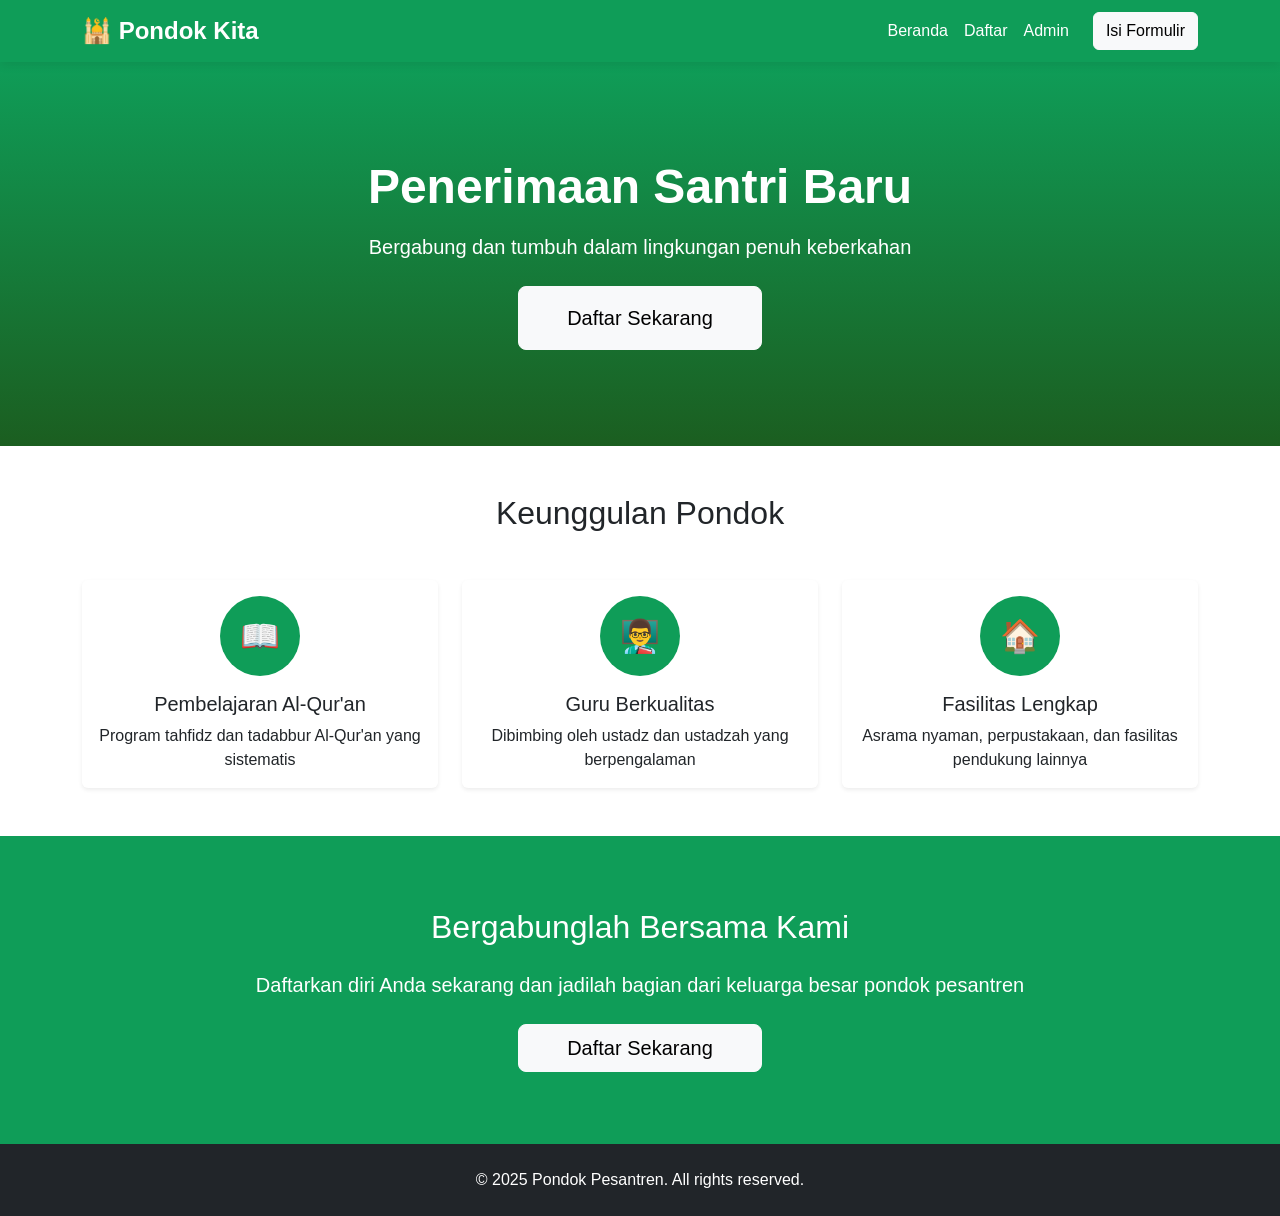
==== index.html @ 701294de "Initial commit: Pondok Pesantren registration system with Supabase" ====
<!DOCTYPE html>
<html lang="id">
  <head>
    <meta charset="utf-8" />
    <title>Pondok Pesantren — Pendaftaran</title>
    <meta name="viewport" content="width=device-width, initial-scale=1" />

    <!-- Bootstrap -->
    <link
      href="https://cdn.jsdelivr.net/npm/bootstrap@5.3.3/dist/css/bootstrap.min.css"
      rel="stylesheet"
    />

    <!-- AOS & Animate.css -->
    <link href="https://unpkg.com/aos@2.3.4/dist/aos.css" rel="stylesheet" />
    <link
      href="https://cdnjs.cloudflare.com/ajax/libs/animate.css/4.1.1/animate.min.css"
      rel="stylesheet"
    />

    <!-- Custom CSS -->
    <link href="/assets/css/styles.css" rel="stylesheet" />
  </head>
  <body class="bg-light">
    <!-- Navbar -->
    <nav class="navbar navbar-expand-lg sticky-top" style="background: #0f9d58">
      <div class="container">
        <a class="navbar-brand text-white fw-bold" href="/">🕌 Pondok Kita</a>
        <button
          class="navbar-toggler"
          type="button"
          data-bs-toggle="collapse"
          data-bs-target="#navbarNav"
        >
          <span class="navbar-toggler-icon"></span>
        </button>
        <div class="collapse navbar-collapse" id="navbarNav">
          <ul class="navbar-nav ms-auto">
            <li class="nav-item">
              <a class="nav-link text-white" href="/">Beranda</a>
            </li>
            <li class="nav-item">
              <a class="nav-link text-white" href="/daftar">Daftar</a>
            </li>
            <li class="nav-item">
              <a class="nav-link text-white" href="/admin">Admin</a>
            </li>
          </ul>
          <a class="btn btn-light ms-3" href="/daftar">Isi Formulir</a>
        </div>
      </div>
    </nav>

    <!-- Hero Section -->
    <header
      class="py-5"
      style="background: linear-gradient(180deg, #0f9d58, #1b5e20)"
    >
      <div class="container text-center text-white py-5">
        <h1 class="display-5 fw-bold mb-3" id="heroTitle">
          Penerimaan Santri Baru
        </h1>
        <p class="lead mb-4">
          Bergabung dan tumbuh dalam lingkungan penuh keberkahan
        </p>
        <a href="/daftar" class="btn btn-light btn-lg px-5 py-3"
          >Daftar Sekarang</a
        >
      </div>
    </header>

    <!-- Features Section -->
    <section class="py-5 bg-white">
      <div class="container">
        <h2 class="text-center mb-5" data-aos="fade-up">Keunggulan Pondok</h2>
        <div class="row g-4">
          <div class="col-md-4" data-aos="fade-up" data-aos-delay="100">
            <div class="card h-100 shadow-sm border-0">
              <div class="card-body text-center">
                <div
                  class="feature-icon mx-auto mb-3"
                  style="
                    background: #0f9d58;
                    color: white;
                    width: 80px;
                    height: 80px;
                    border-radius: 50%;
                    display: flex;
                    align-items: center;
                    justify-content: center;
                    font-size: 2rem;
                  "
                >
                  📖
                </div>
                <h5 class="card-title">Pembelajaran Al-Qur'an</h5>
                <p class="card-text">
                  Program tahfidz dan tadabbur Al-Qur'an yang sistematis
                </p>
              </div>
            </div>
          </div>
          <div class="col-md-4" data-aos="fade-up" data-aos-delay="200">
            <div class="card h-100 shadow-sm border-0">
              <div class="card-body text-center">
                <div
                  class="feature-icon mx-auto mb-3"
                  style="
                    background: #0f9d58;
                    color: white;
                    width: 80px;
                    height: 80px;
                    border-radius: 50%;
                    display: flex;
                    align-items: center;
                    justify-content: center;
                    font-size: 2rem;
                  "
                >
                  👨‍🏫
                </div>
                <h5 class="card-title">Guru Berkualitas</h5>
                <p class="card-text">
                  Dibimbing oleh ustadz dan ustadzah yang berpengalaman
                </p>
              </div>
            </div>
          </div>
          <div class="col-md-4" data-aos="fade-up" data-aos-delay="300">
            <div class="card h-100 shadow-sm border-0">
              <div class="card-body text-center">
                <div
                  class="feature-icon mx-auto mb-3"
                  style="
                    background: #0f9d58;
                    color: white;
                    width: 80px;
                    height: 80px;
                    border-radius: 50%;
                    display: flex;
                    align-items: center;
                    justify-content: center;
                    font-size: 2rem;
                  "
                >
                  🏠
                </div>
                <h5 class="card-title">Fasilitas Lengkap</h5>
                <p class="card-text">
                  Asrama nyaman, perpustakaan, dan fasilitas pendukung lainnya
                </p>
              </div>
            </div>
          </div>
        </div>
      </div>
    </section>

    <!-- CTA Section -->
    <section class="py-5" style="background: #0f9d58" data-aos="fade-up">
      <div class="container text-center text-white py-4">
        <h2 class="mb-4">Bergabunglah Bersama Kami</h2>
        <p class="lead mb-4">
          Daftarkan diri Anda sekarang dan jadilah bagian dari keluarga besar
          pondok pesantren
        </p>
        <a href="/daftar" class="btn btn-light btn-lg px-5">Daftar Sekarang</a>
      </div>
    </section>

    <!-- Footer -->
    <footer class="bg-dark text-white py-4">
      <div class="container text-center">
        <p class="mb-0">&copy; 2025 Pondok Pesantren. All rights reserved.</p>
      </div>
    </footer>

    <!-- Bootstrap JS -->
    <script src="https://cdn.jsdelivr.net/npm/bootstrap@5.3.3/dist/js/bootstrap.bundle.min.js"></script>

    <!-- GSAP -->
    <script src="https://cdnjs.cloudflare.com/ajax/libs/gsap/3.12.5/gsap.min.js"></script>

    <!-- AOS JS -->
    <script src="https://unpkg.com/aos@2.3.4/dist/aos.js"></script>

    <!-- Custom JS -->
    <script src="/assets/js/app.js"></script>
  </body>
</html>
---- assets/css/styles.css ----
/* Custom Styles - Pondok Pesantren */
:root {
  --primary-green: #0f9d58;
  --dark-green: #1b5e20;
  --hover-green: #0d7d46;
}

body {
  font-family: "Segoe UI", Tahoma, Geneva, Verdana, sans-serif;
}

/* Navbar Styles */
.navbar {
  box-shadow: 0 2px 10px rgba(0, 0, 0, 0.1);
}

.navbar-brand {
  font-size: 1.5rem;
}

.navbar-toggler {
  border-color: rgba(255, 255, 255, 0.5);
}

.navbar-toggler-icon {
  background-image: url("data:image/svg+xml,%3csvg xmlns='http://www.w3.org/2000/svg' viewBox='0 0 30 30'%3e%3cpath stroke='rgba%28255, 255, 255, 0.8%29' stroke-linecap='round' stroke-miterlimit='10' stroke-width='2' d='M4 7h22M4 15h22M4 23h22'/%3e%3c/svg%3e");
}

/* Button Styles */
.btn {
  transition: all 0.3s ease;
}

.btn:hover {
  transform: translateY(-2px);
  box-shadow: 0 5px 15px rgba(0, 0, 0, 0.2);
}

/* Card Hover Effects */
.card {
  transition: all 0.3s ease;
}

.card:hover {
  transform: translateY(-5px);
  box-shadow: 0 10px 30px rgba(0, 0, 0, 0.15) !important;
}

.card:hover .feature-icon {
  transform: scale(1.1) rotate(5deg);
}

/* Feature Icons */
.feature-icon {
  transition: transform 0.3s ease;
}

/* Form Styles */
.form-control:focus,
.form-select:focus {
  border-color: var(--primary-green);
  box-shadow: 0 0 0 0.25rem rgba(15, 157, 88, 0.25);
}

.form-label {
  font-weight: 500;
  margin-bottom: 0.5rem;
}

.form-text {
  font-size: 0.875rem;
  color: #6c757d;
}

/* Validation Styles */
.was-validated .form-control:valid,
.was-validated .form-select:valid {
  border-color: var(--primary-green);
}

.was-validated .form-control:invalid,
.was-validated .form-select:invalid {
  border-color: #dc3545;
}

/* Table Styles */
.table {
  font-size: 0.95rem;
}

.table thead th {
  font-weight: 600;
  text-transform: uppercase;
  font-size: 0.85rem;
  letter-spacing: 0.5px;
  background-color: #f8f9fa;
}

.table-hover tbody tr:hover {
  background-color: rgba(15, 157, 88, 0.05);
}

/* Badge Styles */
.badge {
  padding: 0.5em 0.8em;
  font-weight: 500;
}

/* Stats Cards */
.card.bg-primary,
.card.bg-warning,
.card.bg-success,
.card.bg-danger {
  border: none;
  box-shadow: 0 4px 15px rgba(0, 0, 0, 0.1);
}

/* Loading Spinner */
.spinner-border {
  width: 1rem;
  height: 1rem;
  border-width: 0.15em;
}

/* Alert Styles */
.alert {
  border-radius: 0.5rem;
  border: none;
}

.alert-success {
  background-color: #d4edda;
  color: #155724;
}

.alert-danger {
  background-color: #f8d7da;
  color: #721c24;
}

/* Responsive */
@media (max-width: 768px) {
  .navbar-brand {
    font-size: 1.2rem;
  }

  .table {
    font-size: 0.85rem;
  }

  .btn-sm {
    padding: 0.25rem 0.4rem;
    font-size: 0.75rem;
  }

  .display-5 {
    font-size: 2rem;
  }
}

/* Pagination */
.pagination .page-link {
  color: var(--primary-green);
}

.pagination .page-item.active .page-link {
  background-color: var(--primary-green);
  border-color: var(--primary-green);
}

.pagination .page-link:hover {
  color: var(--hover-green);
}

/* Footer */
footer {
  margin-top: auto;
}

/* Custom Scrollbar */
::-webkit-scrollbar {
  width: 10px;
}

::-webkit-scrollbar-track {
  background: #f1f1f1;
}

::-webkit-scrollbar-thumb {
  background: var(--primary-green);
  border-radius: 5px;
}

::-webkit-scrollbar-thumb:hover {
  background: var(--hover-green);
}

/* Animation Classes */
.animate-fade-in {
  animation: fadeIn 0.5s ease-in;
}

@keyframes fadeIn {
  from {
    opacity: 0;
    transform: translateY(20px);
  }
  to {
    opacity: 1;
    transform: translateY(0);
  }
}

/* Sticky Navbar */
.navbar.sticky-top {
  transition: all 0.3s ease;
}

.navbar.sticky-top.scrolled {
  box-shadow: 0 4px 20px rgba(0, 0, 0, 0.15);
}
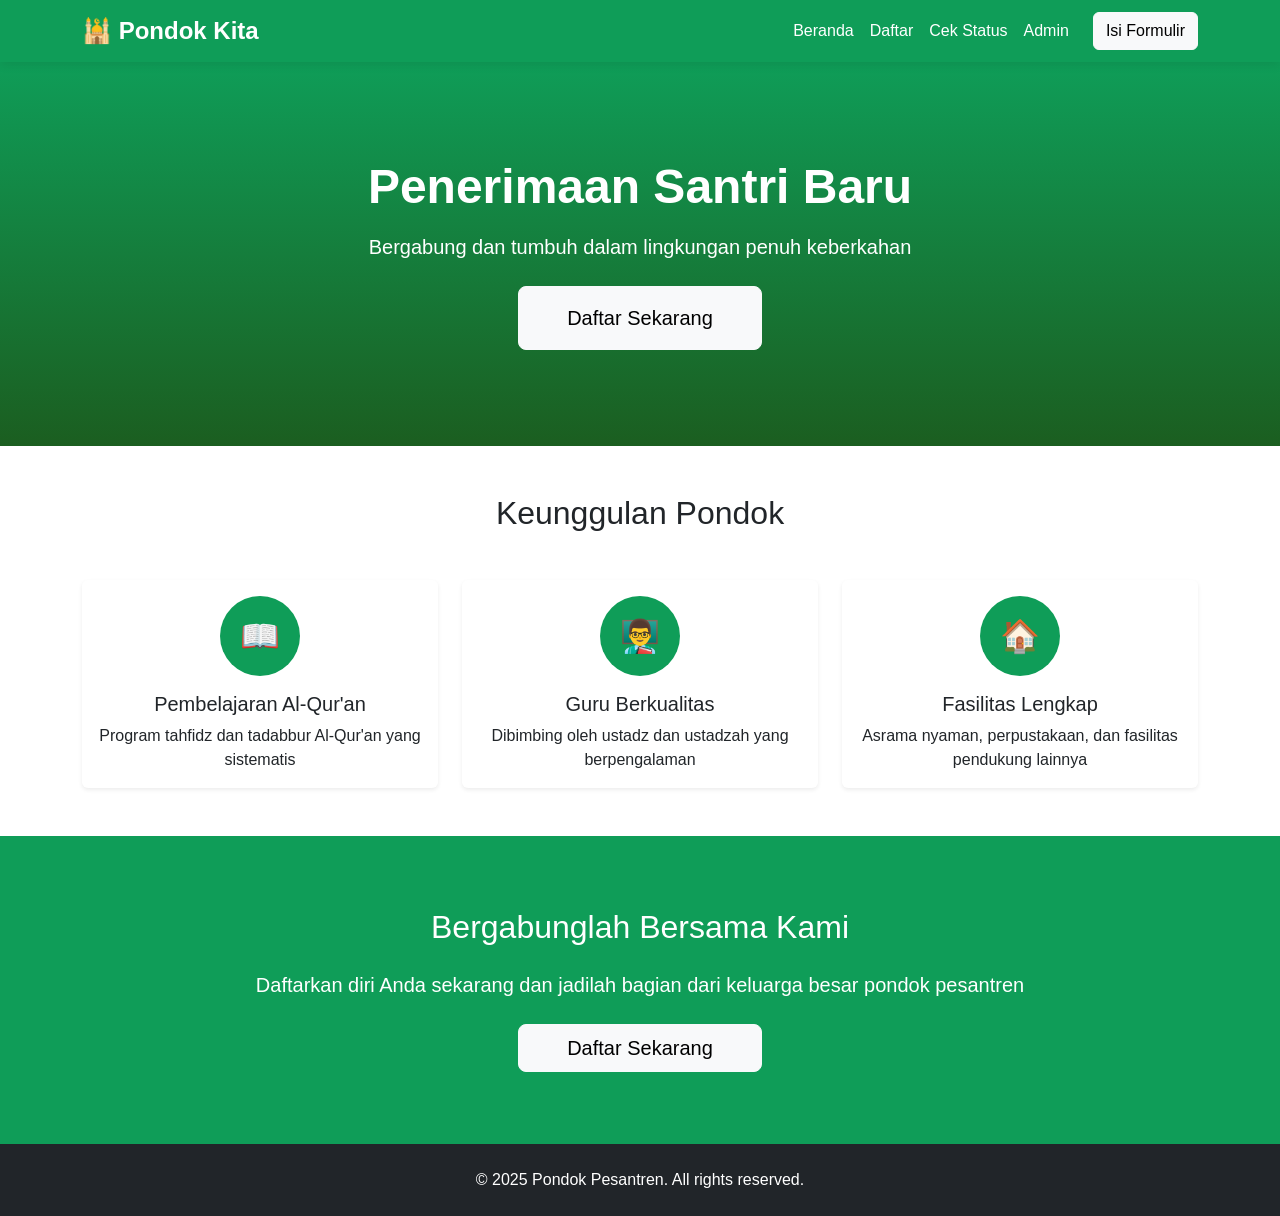
==== commit 8bc04924: "feat: add login admin and cek status pendaftaran" ====
--- a/index.html
+++ b/index.html
@@ -41,6 +41,9 @@
             </li>
             <li class="nav-item">
               <a class="nav-link text-white" href="/daftar">Daftar</a>
+            </li>
+            <li class="nav-item">
+              <a class="nav-link text-white" href="/cek-status">Cek Status</a>
             </li>
             <li class="nav-item">
               <a class="nav-link text-white" href="/admin">Admin</a>
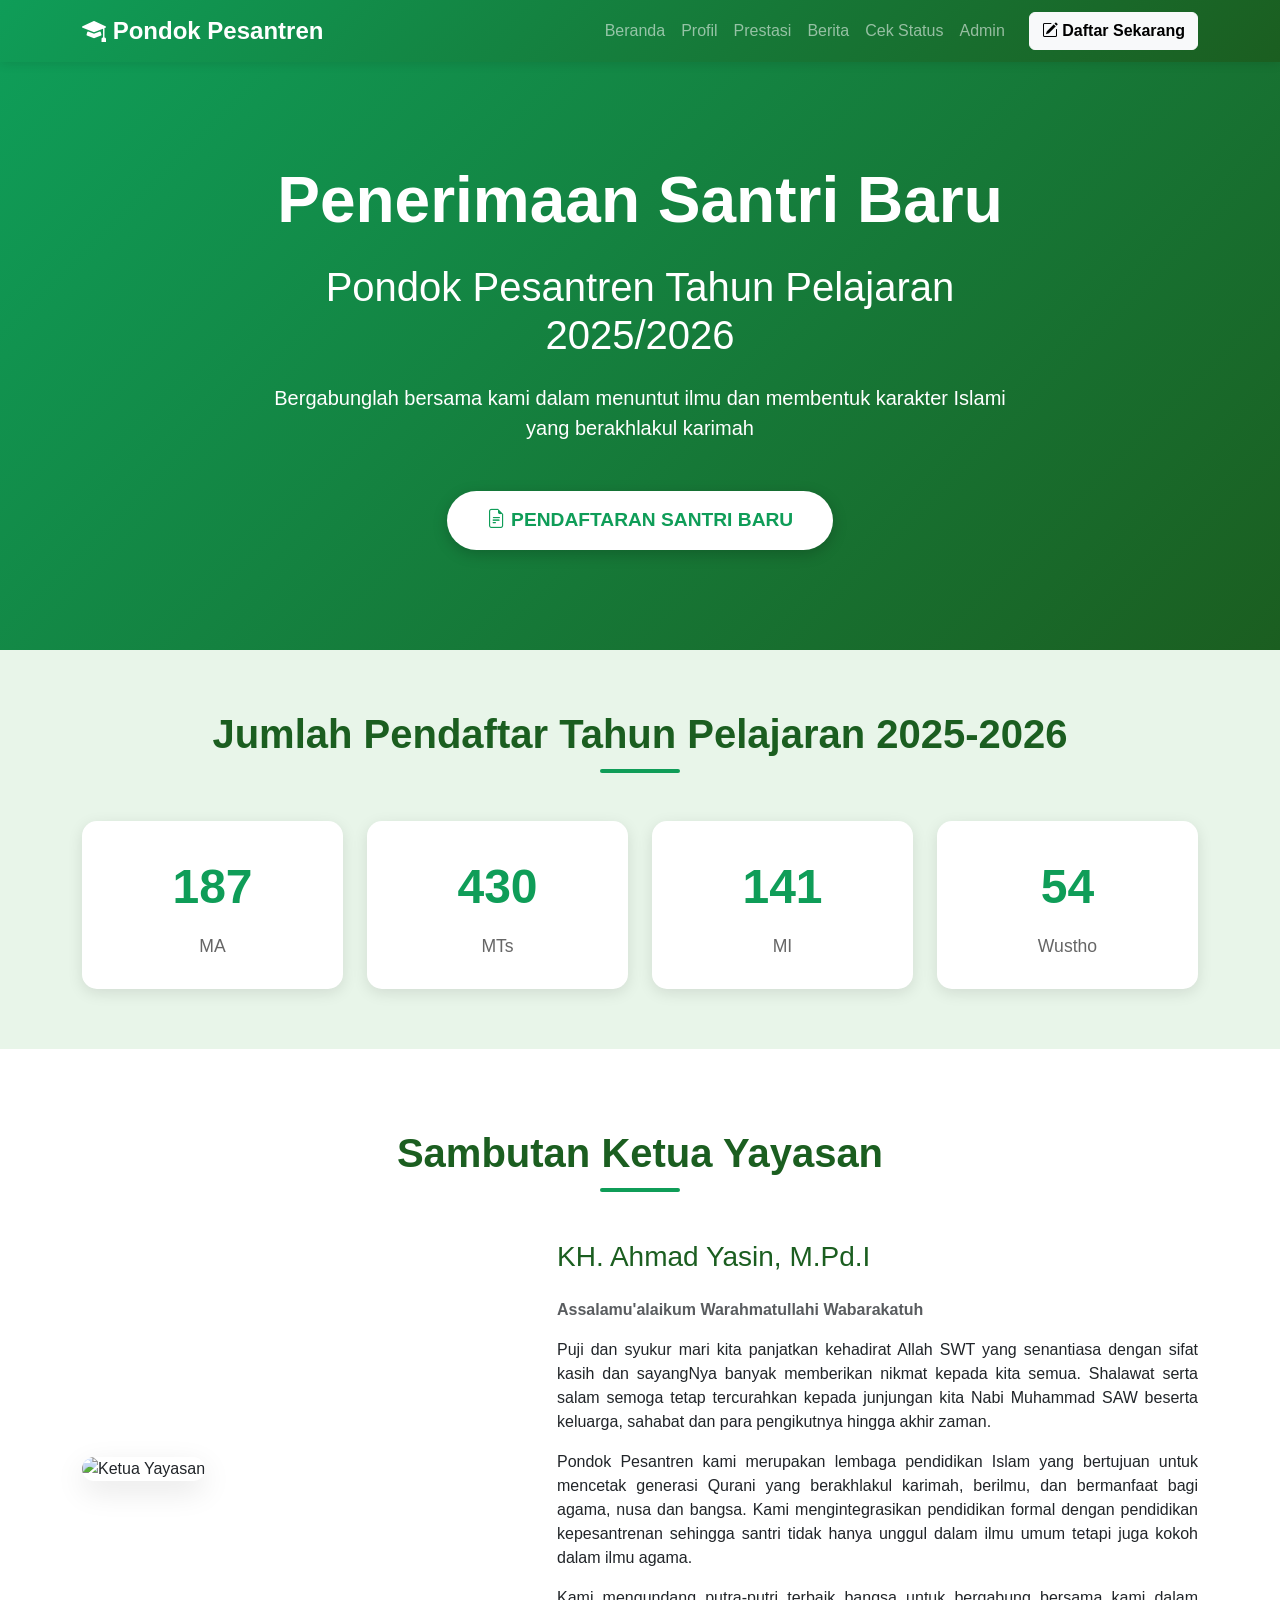
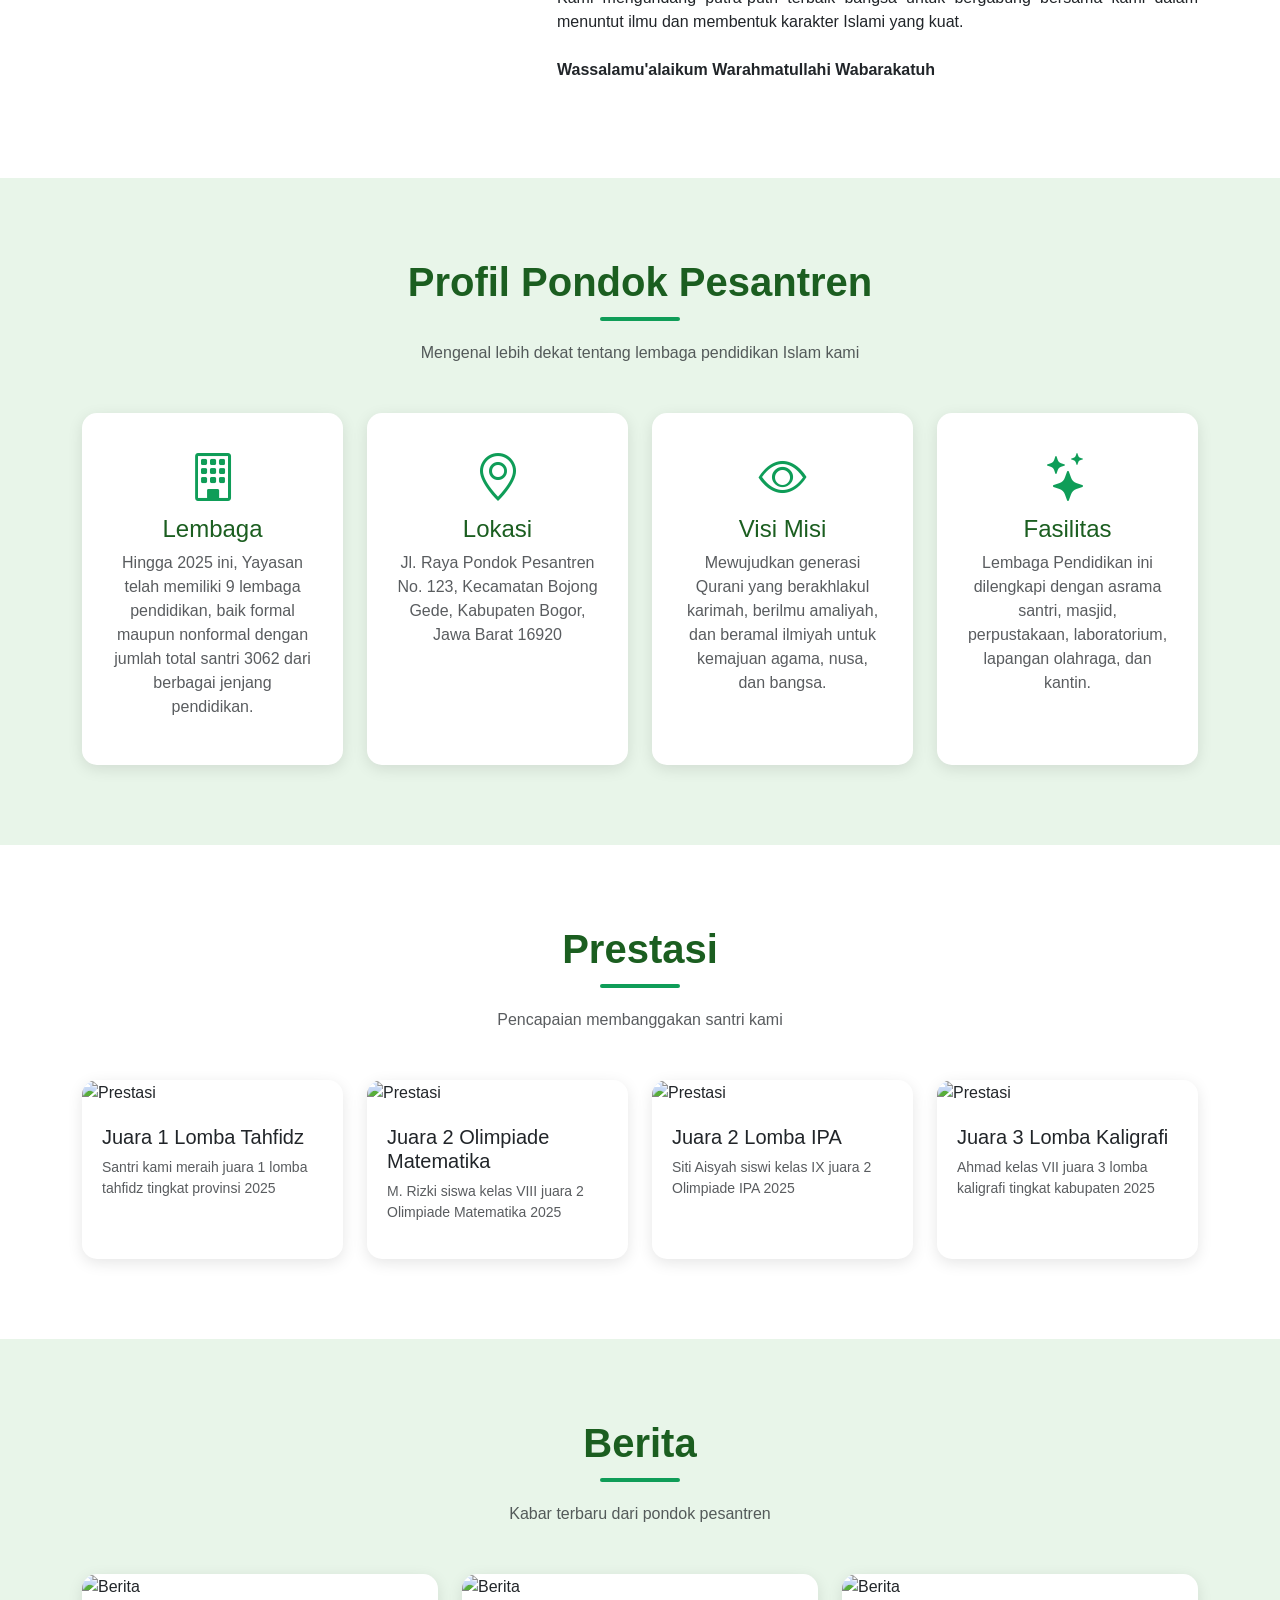
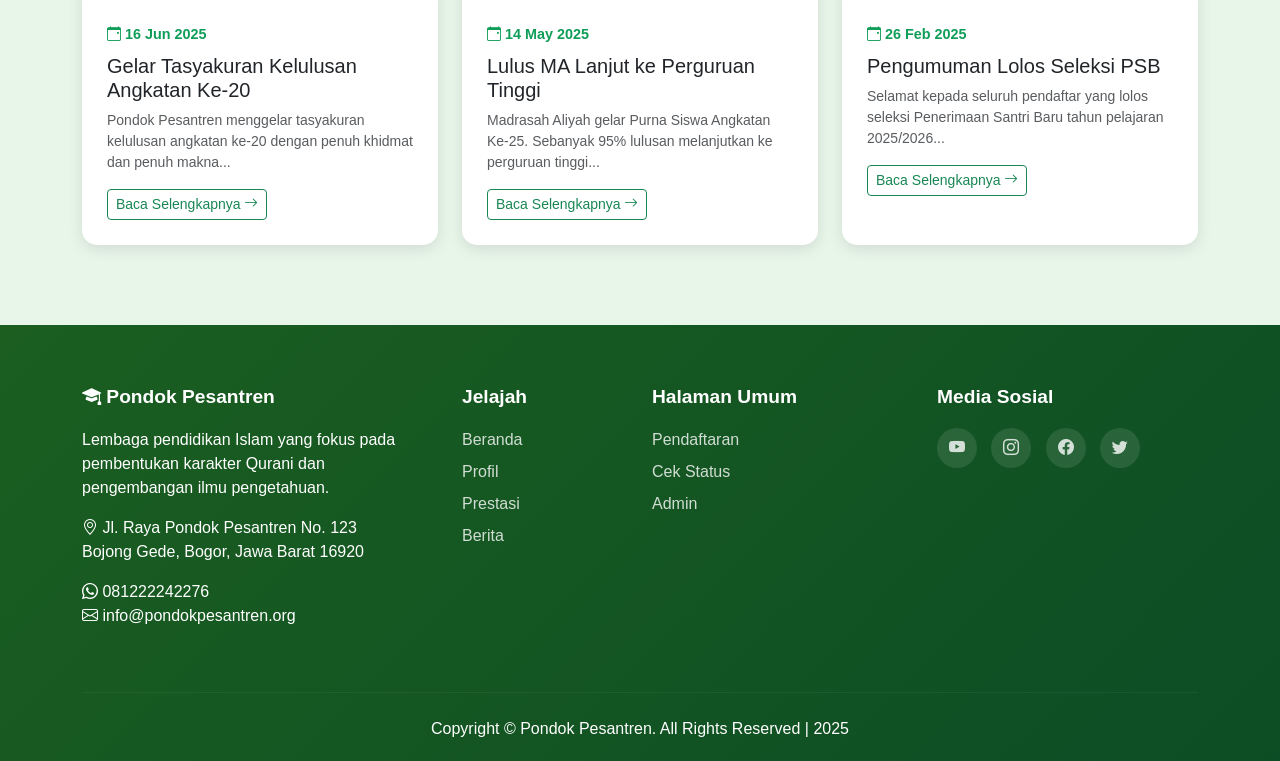
==== commit 282f9582: "feat: add verifikasi with 3 status (diterima, revisi, ditolak) and notes" ====
--- a/index.html
+++ b/index.html
@@ -2,7 +2,7 @@
 <html lang="id">
   <head>
     <meta charset="utf-8" />
-    <title>Pondok Pesantren — Pendaftaran</title>
+    <title>Pondok Pesantren - Pendaftaran Santri Baru</title>
     <meta name="viewport" content="width=device-width, initial-scale=1" />
 
     <!-- Bootstrap -->
@@ -11,21 +11,288 @@
       rel="stylesheet"
     />
 
-    <!-- AOS & Animate.css -->
+    <!-- Bootstrap Icons -->
+    <link
+      rel="stylesheet"
+      href="https://cdn.jsdelivr.net/npm/bootstrap-icons@1.10.0/font/bootstrap-icons.css"
+    />
+
+    <!-- AOS Animation -->
     <link href="https://unpkg.com/aos@2.3.4/dist/aos.css" rel="stylesheet" />
-    <link
-      href="https://cdnjs.cloudflare.com/ajax/libs/animate.css/4.1.1/animate.min.css"
-      rel="stylesheet"
-    />
-
-    <!-- Custom CSS -->
-    <link href="/assets/css/styles.css" rel="stylesheet" />
+
+    <style>
+      :root {
+        --primary-green: #0f9d58;
+        --dark-green: #1b5e20;
+        --light-green: #e8f5e9;
+      }
+
+      body {
+        font-family: "Segoe UI", Tahoma, Geneva, Verdana, sans-serif;
+      }
+
+      /* Navbar */
+      .navbar {
+        background: linear-gradient(
+          135deg,
+          var(--primary-green),
+          var(--dark-green)
+        ) !important;
+        box-shadow: 0 2px 10px rgba(0, 0, 0, 0.1);
+      }
+
+      /* Hero Section */
+      .hero-section {
+        background: linear-gradient(
+          135deg,
+          var(--primary-green),
+          var(--dark-green)
+        );
+        color: white;
+        padding: 100px 0;
+        position: relative;
+        overflow: hidden;
+      }
+
+      .hero-section::before {
+        content: "";
+        position: absolute;
+        top: 0;
+        left: 0;
+        right: 0;
+        bottom: 0;
+        background-image: url("https://images.unsplash.com/photo-1542816417-0983c9c9ad53?w=1200");
+        background-size: cover;
+        background-position: center;
+        opacity: 0.1;
+      }
+
+      .hero-content {
+        position: relative;
+        z-index: 1;
+      }
+
+      .btn-psb {
+        padding: 15px 40px;
+        font-size: 1.2rem;
+        font-weight: bold;
+        border-radius: 50px;
+        background: white;
+        color: var(--primary-green);
+        border: none;
+        box-shadow: 0 4px 15px rgba(0, 0, 0, 0.2);
+        transition: all 0.3s;
+      }
+
+      .btn-psb:hover {
+        transform: translateY(-3px);
+        box-shadow: 0 6px 20px rgba(0, 0, 0, 0.3);
+      }
+
+      /* Stats Section */
+      .stats-section {
+        background: var(--light-green);
+        padding: 60px 0;
+      }
+
+      .stat-card {
+        background: white;
+        border-radius: 15px;
+        padding: 30px;
+        text-align: center;
+        box-shadow: 0 4px 15px rgba(0, 0, 0, 0.1);
+        transition: all 0.3s;
+      }
+
+      .stat-card:hover {
+        transform: translateY(-5px);
+        box-shadow: 0 6px 20px rgba(0, 0, 0, 0.15);
+      }
+
+      .stat-number {
+        font-size: 3rem;
+        font-weight: bold;
+        color: var(--primary-green);
+      }
+
+      .stat-label {
+        font-size: 1.1rem;
+        color: #666;
+        margin-top: 10px;
+      }
+
+      /* Section Title */
+      .section-title {
+        font-size: 2.5rem;
+        font-weight: bold;
+        color: var(--dark-green);
+        margin-bottom: 20px;
+        position: relative;
+        padding-bottom: 15px;
+      }
+
+      .section-title::after {
+        content: "";
+        position: absolute;
+        bottom: 0;
+        left: 50%;
+        transform: translateX(-50%);
+        width: 80px;
+        height: 4px;
+        background: var(--primary-green);
+        border-radius: 2px;
+      }
+
+      /* Sambutan Section */
+      .sambutan-section {
+        padding: 80px 0;
+      }
+
+      .sambutan-img {
+        border-radius: 15px;
+        box-shadow: 0 10px 30px rgba(0, 0, 0, 0.1);
+      }
+
+      /* Profile Cards */
+      .profile-section {
+        background: var(--light-green);
+        padding: 80px 0;
+      }
+
+      .profile-card {
+        background: white;
+        border-radius: 15px;
+        padding: 30px;
+        height: 100%;
+        transition: all 0.3s;
+        border: none;
+        box-shadow: 0 4px 15px rgba(0, 0, 0, 0.1);
+      }
+
+      .profile-card:hover {
+        transform: translateY(-10px);
+        box-shadow: 0 8px 25px rgba(0, 0, 0, 0.15);
+      }
+
+      .profile-icon {
+        font-size: 3rem;
+        color: var(--primary-green);
+        margin-bottom: 20px;
+      }
+
+      /* Prestasi Section */
+      .prestasi-section {
+        padding: 80px 0;
+      }
+
+      .prestasi-card {
+        background: white;
+        border-radius: 15px;
+        overflow: hidden;
+        box-shadow: 0 4px 15px rgba(0, 0, 0, 0.1);
+        transition: all 0.3s;
+        height: 100%;
+      }
+
+      .prestasi-card:hover {
+        transform: translateY(-5px);
+        box-shadow: 0 8px 25px rgba(0, 0, 0, 0.15);
+      }
+
+      .prestasi-img {
+        width: 100%;
+        height: 200px;
+        object-fit: cover;
+      }
+
+      .prestasi-body {
+        padding: 20px;
+      }
+
+      /* Berita Section */
+      .berita-section {
+        background: var(--light-green);
+        padding: 80px 0;
+      }
+
+      .berita-card {
+        background: white;
+        border-radius: 15px;
+        overflow: hidden;
+        box-shadow: 0 4px 15px rgba(0, 0, 0, 0.1);
+        transition: all 0.3s;
+        height: 100%;
+      }
+
+      .berita-card:hover {
+        transform: translateY(-5px);
+        box-shadow: 0 8px 25px rgba(0, 0, 0, 0.15);
+      }
+
+      .berita-img {
+        width: 100%;
+        height: 220px;
+        object-fit: cover;
+      }
+
+      .berita-body {
+        padding: 25px;
+      }
+
+      .berita-date {
+        color: var(--primary-green);
+        font-size: 0.9rem;
+        font-weight: 600;
+      }
+
+      /* Footer */
+      .footer {
+        background: linear-gradient(135deg, var(--dark-green), #0d4d25);
+        color: white;
+        padding: 60px 0 20px;
+      }
+
+      .footer-title {
+        font-size: 1.2rem;
+        font-weight: bold;
+        margin-bottom: 20px;
+      }
+
+      .footer a {
+        color: rgba(255, 255, 255, 0.8);
+        text-decoration: none;
+        transition: color 0.3s;
+      }
+
+      .footer a:hover {
+        color: white;
+      }
+
+      .social-icons a {
+        display: inline-block;
+        width: 40px;
+        height: 40px;
+        line-height: 40px;
+        text-align: center;
+        background: rgba(255, 255, 255, 0.1);
+        border-radius: 50%;
+        margin-right: 10px;
+        transition: all 0.3s;
+      }
+
+      .social-icons a:hover {
+        background: white;
+        color: var(--primary-green);
+      }
+    </style>
   </head>
-  <body class="bg-light">
+  <body>
     <!-- Navbar -->
-    <nav class="navbar navbar-expand-lg sticky-top" style="background: #0f9d58">
+    <nav class="navbar navbar-expand-lg navbar-dark sticky-top">
       <div class="container">
-        <a class="navbar-brand text-white fw-bold" href="/">🕌 Pondok Kita</a>
+        <a class="navbar-brand fw-bold fs-4" href="/">
+          <i class="bi bi-mortarboard-fill"></i> Pondok Pesantren
+        </a>
         <button
           class="navbar-toggler"
           type="button"
@@ -37,157 +304,508 @@
         <div class="collapse navbar-collapse" id="navbarNav">
           <ul class="navbar-nav ms-auto">
             <li class="nav-item">
-              <a class="nav-link text-white" href="/">Beranda</a>
+              <a class="nav-link" href="/">Beranda</a>
             </li>
             <li class="nav-item">
-              <a class="nav-link text-white" href="/daftar">Daftar</a>
+              <a class="nav-link" href="#profil">Profil</a>
             </li>
             <li class="nav-item">
-              <a class="nav-link text-white" href="/cek-status">Cek Status</a>
+              <a class="nav-link" href="#prestasi">Prestasi</a>
             </li>
             <li class="nav-item">
-              <a class="nav-link text-white" href="/admin">Admin</a>
+              <a class="nav-link" href="#berita">Berita</a>
+            </li>
+            <li class="nav-item">
+              <a class="nav-link" href="/cek-status">Cek Status</a>
+            </li>
+            <li class="nav-item">
+              <a class="nav-link" href="/login">Admin</a>
             </li>
           </ul>
-          <a class="btn btn-light ms-3" href="/daftar">Isi Formulir</a>
+          <a class="btn btn-light ms-3 fw-bold" href="/daftar">
+            <i class="bi bi-pencil-square"></i> Daftar Sekarang
+          </a>
         </div>
       </div>
     </nav>
 
     <!-- Hero Section -->
-    <header
-      class="py-5"
-      style="background: linear-gradient(180deg, #0f9d58, #1b5e20)"
-    >
-      <div class="container text-center text-white py-5">
-        <h1 class="display-5 fw-bold mb-3" id="heroTitle">
-          Penerimaan Santri Baru
-        </h1>
-        <p class="lead mb-4">
-          Bergabung dan tumbuh dalam lingkungan penuh keberkahan
-        </p>
-        <a href="/daftar" class="btn btn-light btn-lg px-5 py-3"
-          >Daftar Sekarang</a
-        >
-      </div>
-    </header>
-
-    <!-- Features Section -->
-    <section class="py-5 bg-white">
-      <div class="container">
-        <h2 class="text-center mb-5" data-aos="fade-up">Keunggulan Pondok</h2>
-        <div class="row g-4">
-          <div class="col-md-4" data-aos="fade-up" data-aos-delay="100">
-            <div class="card h-100 shadow-sm border-0">
-              <div class="card-body text-center">
-                <div
-                  class="feature-icon mx-auto mb-3"
-                  style="
-                    background: #0f9d58;
-                    color: white;
-                    width: 80px;
-                    height: 80px;
-                    border-radius: 50%;
-                    display: flex;
-                    align-items: center;
-                    justify-content: center;
-                    font-size: 2rem;
-                  "
-                >
-                  📖
-                </div>
-                <h5 class="card-title">Pembelajaran Al-Qur'an</h5>
-                <p class="card-text">
-                  Program tahfidz dan tadabbur Al-Qur'an yang sistematis
-                </p>
-              </div>
-            </div>
-          </div>
-          <div class="col-md-4" data-aos="fade-up" data-aos-delay="200">
-            <div class="card h-100 shadow-sm border-0">
-              <div class="card-body text-center">
-                <div
-                  class="feature-icon mx-auto mb-3"
-                  style="
-                    background: #0f9d58;
-                    color: white;
-                    width: 80px;
-                    height: 80px;
-                    border-radius: 50%;
-                    display: flex;
-                    align-items: center;
-                    justify-content: center;
-                    font-size: 2rem;
-                  "
-                >
-                  👨‍🏫
-                </div>
-                <h5 class="card-title">Guru Berkualitas</h5>
-                <p class="card-text">
-                  Dibimbing oleh ustadz dan ustadzah yang berpengalaman
-                </p>
-              </div>
-            </div>
-          </div>
-          <div class="col-md-4" data-aos="fade-up" data-aos-delay="300">
-            <div class="card h-100 shadow-sm border-0">
-              <div class="card-body text-center">
-                <div
-                  class="feature-icon mx-auto mb-3"
-                  style="
-                    background: #0f9d58;
-                    color: white;
-                    width: 80px;
-                    height: 80px;
-                    border-radius: 50%;
-                    display: flex;
-                    align-items: center;
-                    justify-content: center;
-                    font-size: 2rem;
-                  "
-                >
-                  🏠
-                </div>
-                <h5 class="card-title">Fasilitas Lengkap</h5>
-                <p class="card-text">
-                  Asrama nyaman, perpustakaan, dan fasilitas pendukung lainnya
-                </p>
-              </div>
-            </div>
+    <section class="hero-section">
+      <div class="container hero-content">
+        <div class="row align-items-center">
+          <div class="col-lg-8 mx-auto text-center" data-aos="fade-up">
+            <h1 class="display-3 fw-bold mb-4">Penerimaan Santri Baru</h1>
+            <h2 class="display-6 mb-4">
+              Pondok Pesantren Tahun Pelajaran 2025/2026
+            </h2>
+            <p class="lead mb-5">
+              Bergabunglah bersama kami dalam menuntut ilmu dan membentuk
+              karakter Islami yang berakhlakul karimah
+            </p>
+            <a href="/daftar" class="btn btn-psb">
+              <i class="bi bi-file-earmark-text"></i> PENDAFTARAN SANTRI BARU
+            </a>
           </div>
         </div>
       </div>
     </section>
 
-    <!-- CTA Section -->
-    <section class="py-5" style="background: #0f9d58" data-aos="fade-up">
-      <div class="container text-center text-white py-4">
-        <h2 class="mb-4">Bergabunglah Bersama Kami</h2>
-        <p class="lead mb-4">
-          Daftarkan diri Anda sekarang dan jadilah bagian dari keluarga besar
-          pondok pesantren
-        </p>
-        <a href="/daftar" class="btn btn-light btn-lg px-5">Daftar Sekarang</a>
+    <!-- Stats Section -->
+    <section class="stats-section">
+      <div class="container">
+        <h2 class="text-center section-title" data-aos="fade-up">
+          Jumlah Pendaftar Tahun Pelajaran 2025-2026
+        </h2>
+        <div class="row g-4 mt-4">
+          <div class="col-md-3" data-aos="fade-up" data-aos-delay="100">
+            <div class="stat-card">
+              <div class="stat-number">187</div>
+              <div class="stat-label">MA</div>
+            </div>
+          </div>
+          <div class="col-md-3" data-aos="fade-up" data-aos-delay="200">
+            <div class="stat-card">
+              <div class="stat-number">430</div>
+              <div class="stat-label">MTs</div>
+            </div>
+          </div>
+          <div class="col-md-3" data-aos="fade-up" data-aos-delay="300">
+            <div class="stat-card">
+              <div class="stat-number">141</div>
+              <div class="stat-label">MI</div>
+            </div>
+          </div>
+          <div class="col-md-3" data-aos="fade-up" data-aos-delay="400">
+            <div class="stat-card">
+              <div class="stat-number">54</div>
+              <div class="stat-label">Wustho</div>
+            </div>
+          </div>
+        </div>
       </div>
     </section>
 
+    <!-- Sambutan Section -->
+    <section class="sambutan-section">
+      <div class="container">
+        <h2 class="text-center section-title" data-aos="fade-up">
+          Sambutan Ketua Yayasan
+        </h2>
+        <div class="row align-items-center mt-5">
+          <div class="col-lg-5" data-aos="fade-right">
+            <img
+              src="https://images.unsplash.com/photo-1542838132-92c53300491e?w=500"
+              alt="Ketua Yayasan"
+              class="img-fluid sambutan-img"
+            />
+          </div>
+          <div class="col-lg-7" data-aos="fade-left">
+            <h3 class="mb-4" style="color: var(--dark-green)">
+              KH. Ahmad Yasin, M.Pd.I
+            </h3>
+            <p class="text-muted mb-3">
+              <strong>Assalamu'alaikum Warahmatullahi Wabarakatuh</strong>
+            </p>
+            <p style="text-align: justify">
+              Puji dan syukur mari kita panjatkan kehadirat Allah SWT yang
+              senantiasa dengan sifat kasih dan sayangNya banyak memberikan
+              nikmat kepada kita semua. Shalawat serta salam semoga tetap
+              tercurahkan kepada junjungan kita Nabi Muhammad SAW beserta
+              keluarga, sahabat dan para pengikutnya hingga akhir zaman.
+            </p>
+            <p style="text-align: justify">
+              Pondok Pesantren kami merupakan lembaga pendidikan Islam yang
+              bertujuan untuk mencetak generasi Qurani yang berakhlakul karimah,
+              berilmu, dan bermanfaat bagi agama, nusa dan bangsa. Kami
+              mengintegrasikan pendidikan formal dengan pendidikan kepesantrenan
+              sehingga santri tidak hanya unggul dalam ilmu umum tetapi juga
+              kokoh dalam ilmu agama.
+            </p>
+            <p style="text-align: justify">
+              Kami mengundang putra-putri terbaik bangsa untuk bergabung bersama
+              kami dalam menuntut ilmu dan membentuk karakter Islami yang kuat.
+            </p>
+            <p class="mt-4">
+              <strong>Wassalamu'alaikum Warahmatullahi Wabarakatuh</strong>
+            </p>
+          </div>
+        </div>
+      </div>
+    </section>
+
+    <!-- Profile Section -->
+    <section class="profile-section" id="profil">
+      <div class="container">
+        <h2 class="text-center section-title" data-aos="fade-up">
+          Profil Pondok Pesantren
+        </h2>
+        <p class="text-center text-muted mb-5" data-aos="fade-up">
+          Mengenal lebih dekat tentang lembaga pendidikan Islam kami
+        </p>
+
+        <div class="row g-4" id="profilContainer">
+          <!-- Loaded from localStorage by JavaScript -->
+        </div>
+      </div>
+    </section>
+
+    <!-- Prestasi Section -->
+    <section class="prestasi-section" id="prestasi">
+      <div class="container">
+        <h2 class="text-center section-title" data-aos="fade-up">Prestasi</h2>
+        <p class="text-center text-muted mb-5" data-aos="fade-up">
+          Pencapaian membanggakan santri kami
+        </p>
+
+        <div class="row g-4" id="prestasiContainer">
+          <!-- Loaded from localStorage by JavaScript -->
+        </div>
+      </div>
+    </section>
+
+    <!-- Berita Section -->
+    <section class="berita-section" id="berita">
+      <div class="container">
+        <h2 class="text-center section-title" data-aos="fade-up">Berita</h2>
+        <p class="text-center text-muted mb-5" data-aos="fade-up">
+          Kabar terbaru dari pondok pesantren
+        </p>
+
+        <div class="row g-4" id="beritaContainer">
+          <!-- Loaded from localStorage by JavaScript -->
+        </div>
+      </div>
+    </section>
+
     <!-- Footer -->
-    <footer class="bg-dark text-white py-4">
-      <div class="container text-center">
-        <p class="mb-0">&copy; 2025 Pondok Pesantren. All rights reserved.</p>
+    <footer class="footer">
+      <div class="container">
+        <div class="row">
+          <div class="col-lg-4 mb-4">
+            <h3 class="footer-title">
+              <i class="bi bi-mortarboard-fill"></i> Pondok Pesantren
+            </h3>
+            <p class="mb-3">
+              Lembaga pendidikan Islam yang fokus pada pembentukan karakter
+              Qurani dan pengembangan ilmu pengetahuan.
+            </p>
+            <p>
+              <i class="bi bi-geo-alt"></i> Jl. Raya Pondok Pesantren No. 123
+              <br />
+              Bojong Gede, Bogor, Jawa Barat 16920
+            </p>
+            <p>
+              <i class="bi bi-whatsapp"></i> 081222242276<br />
+              <i class="bi bi-envelope"></i> info@pondokpesantren.org
+            </p>
+          </div>
+
+          <div class="col-lg-2 col-md-4 mb-4">
+            <h5 class="footer-title">Jelajah</h5>
+            <ul class="list-unstyled">
+              <li class="mb-2"><a href="/">Beranda</a></li>
+              <li class="mb-2"><a href="#profil">Profil</a></li>
+              <li class="mb-2"><a href="#prestasi">Prestasi</a></li>
+              <li class="mb-2"><a href="#berita">Berita</a></li>
+            </ul>
+          </div>
+
+          <div class="col-lg-3 col-md-4 mb-4">
+            <h5 class="footer-title">Halaman Umum</h5>
+            <ul class="list-unstyled">
+              <li class="mb-2"><a href="/daftar">Pendaftaran</a></li>
+              <li class="mb-2"><a href="/cek-status">Cek Status</a></li>
+              <li class="mb-2"><a href="/login">Admin</a></li>
+            </ul>
+          </div>
+
+          <div class="col-lg-3 col-md-4 mb-4">
+            <h5 class="footer-title">Media Sosial</h5>
+            <div class="social-icons">
+              <a href="#"><i class="bi bi-youtube"></i></a>
+              <a href="#"><i class="bi bi-instagram"></i></a>
+              <a href="#"><i class="bi bi-facebook"></i></a>
+              <a href="#"><i class="bi bi-twitter"></i></a>
+            </div>
+          </div>
+        </div>
+
+        <hr class="my-4" style="border-color: rgba(255, 255, 255, 0.2)" />
+
+        <div class="text-center">
+          <p class="mb-0">
+            Copyright © Pondok Pesantren. All Rights Reserved | 2025
+          </p>
+        </div>
       </div>
     </footer>
 
     <!-- Bootstrap JS -->
     <script src="https://cdn.jsdelivr.net/npm/bootstrap@5.3.3/dist/js/bootstrap.bundle.min.js"></script>
 
-    <!-- GSAP -->
-    <script src="https://cdnjs.cloudflare.com/ajax/libs/gsap/3.12.5/gsap.min.js"></script>
-
     <!-- AOS JS -->
     <script src="https://unpkg.com/aos@2.3.4/dist/aos.js"></script>
 
-    <!-- Custom JS -->
-    <script src="/assets/js/app.js"></script>
+    <script>
+      // Initialize AOS
+      AOS.init({
+        duration: 1000,
+        once: true,
+      });
+
+      // Smooth scroll
+      document.querySelectorAll('a[href^="#"]').forEach((anchor) => {
+        anchor.addEventListener("click", function (e) {
+          e.preventDefault();
+          const target = document.querySelector(this.getAttribute("href"));
+          if (target) {
+            target.scrollIntoView({
+              behavior: "smooth",
+              block: "start",
+            });
+          }
+        });
+      });
+
+      // Load Profil Data
+      function loadProfilData() {
+        const profilData = JSON.parse(localStorage.getItem("profilData") || "[]");
+        const container = document.getElementById("profilContainer");
+
+        if (profilData.length === 0) {
+          // Default data
+          const defaultProfil = [
+            {
+              icon: "bi-building",
+              judul: "Lembaga",
+              deskripsi:
+                "Hingga 2025 ini, Yayasan telah memiliki 9 lembaga pendidikan, baik formal maupun nonformal dengan jumlah total santri 3062 dari berbagai jenjang pendidikan.",
+            },
+            {
+              icon: "bi-geo-alt",
+              judul: "Lokasi",
+              deskripsi:
+                "Jl. Raya Pondok Pesantren No. 123, Kecamatan Bojong Gede, Kabupaten Bogor, Jawa Barat 16920",
+            },
+            {
+              icon: "bi-eye",
+              judul: "Visi Misi",
+              deskripsi:
+                "Mewujudkan generasi Qurani yang berakhlakul karimah, berilmu amaliyah, dan beramal ilmiyah untuk kemajuan agama, nusa, dan bangsa.",
+            },
+            {
+              icon: "bi-stars",
+              judul: "Fasilitas",
+              deskripsi:
+                "Lembaga Pendidikan ini dilengkapi dengan asrama santri, masjid, perpustakaan, laboratorium, lapangan olahraga, dan kantin.",
+            },
+          ];
+          container.innerHTML = defaultProfil
+            .map(
+              (item, i) => `
+            <div class="col-md-6 col-lg-3" data-aos="fade-up" data-aos-delay="${
+              (i + 1) * 100
+            }">
+              <div class="card profile-card">
+                <div class="text-center">
+                  <i class="bi ${item.icon} profile-icon"></i>
+                  <h4 style="color: var(--dark-green)">${item.judul}</h4>
+                  <p class="text-muted">${item.deskripsi}</p>
+                </div>
+              </div>
+            </div>
+          `
+            )
+            .join("");
+        } else {
+          container.innerHTML = profilData
+            .map(
+              (item, i) => `
+            <div class="col-md-6 col-lg-3" data-aos="fade-up" data-aos-delay="${
+              (i + 1) * 100
+            }">
+              <div class="card profile-card">
+                <div class="text-center">
+                  <i class="bi ${item.icon} profile-icon"></i>
+                  <h4 style="color: var(--dark-green)">${item.judul}</h4>
+                  <p class="text-muted">${item.deskripsi}</p>
+                </div>
+              </div>
+            </div>
+          `
+            )
+            .join("");
+        }
+      }
+
+      // Load Prestasi Data
+      function loadPrestasiData() {
+        const prestasiData = JSON.parse(
+          localStorage.getItem("prestasiData") || "[]"
+        );
+        const container = document.getElementById("prestasiContainer");
+
+        if (prestasiData.length === 0) {
+          // Default data
+          const defaultPrestasi = [
+            {
+              judul: "Juara 1 Lomba Tahfidz",
+              deskripsi:
+                "Santri kami meraih juara 1 lomba tahfidz tingkat provinsi 2025",
+              gambar:
+                "https://images.unsplash.com/photo-1523050854058-8df90110c9f1?w=400",
+            },
+            {
+              judul: "Juara 2 Olimpiade Matematika",
+              deskripsi:
+                "M. Rizki siswa kelas VIII juara 2 Olimpiade Matematika 2025",
+              gambar:
+                "https://images.unsplash.com/photo-1427504494785-3a9ca7044f45?w=400",
+            },
+            {
+              judul: "Juara 2 Lomba IPA",
+              deskripsi:
+                "Siti Aisyah siswi kelas IX juara 2 Olimpiade IPA 2025",
+              gambar:
+                "https://images.unsplash.com/photo-1509062522246-3755977927d7?w=400",
+            },
+            {
+              judul: "Juara 3 Lomba Kaligrafi",
+              deskripsi:
+                "Ahmad kelas VII juara 3 lomba kaligrafi tingkat kabupaten 2025",
+              gambar:
+                "https://images.unsplash.com/photo-1456513080510-7bf3a84b82f8?w=400",
+            },
+          ];
+          container.innerHTML = defaultPrestasi
+            .map(
+              (item, i) => `
+            <div class="col-md-6 col-lg-3" data-aos="fade-up" data-aos-delay="${
+              (i + 1) * 100
+            }">
+              <div class="prestasi-card">
+                <img src="${item.gambar}" alt="Prestasi" class="prestasi-img" />
+                <div class="prestasi-body">
+                  <h5>${item.judul}</h5>
+                  <p class="text-muted small">${item.deskripsi}</p>
+                </div>
+              </div>
+            </div>
+          `
+            )
+            .join("");
+        } else {
+          container.innerHTML = prestasiData
+            .map(
+              (item, i) => `
+            <div class="col-md-6 col-lg-3" data-aos="fade-up" data-aos-delay="${
+              (i + 1) * 100
+            }">
+              <div class="prestasi-card">
+                <img src="${item.gambar}" alt="Prestasi" class="prestasi-img" />
+                <div class="prestasi-body">
+                  <h5>${item.judul}</h5>
+                  <p class="text-muted small">${item.deskripsi}</p>
+                </div>
+              </div>
+            </div>
+          `
+            )
+            .join("");
+        }
+      }
+
+      // Load Berita Data
+      function loadBeritaData() {
+        const beritaData = JSON.parse(
+          localStorage.getItem("beritaData") || "[]"
+        );
+        const container = document.getElementById("beritaContainer");
+
+        if (beritaData.length === 0) {
+          // Default data
+          const defaultBerita = [
+            {
+              judul: "Gelar Tasyakuran Kelulusan Angkatan Ke-20",
+              tanggal: "16 Jun 2025",
+              ringkasan:
+                "Pondok Pesantren menggelar tasyakuran kelulusan angkatan ke-20 dengan penuh khidmat dan penuh makna...",
+              gambar:
+                "https://images.unsplash.com/photo-1523050854058-8df90110c9f1?w=400",
+            },
+            {
+              judul: "Lulus MA Lanjut ke Perguruan Tinggi",
+              tanggal: "14 May 2025",
+              ringkasan:
+                "Madrasah Aliyah gelar Purna Siswa Angkatan Ke-25. Sebanyak 95% lulusan melanjutkan ke perguruan tinggi...",
+              gambar:
+                "https://images.unsplash.com/photo-1427504494785-3a9ca7044f45?w=400",
+            },
+            {
+              judul: "Pengumuman Lolos Seleksi PSB",
+              tanggal: "26 Feb 2025",
+              ringkasan:
+                "Selamat kepada seluruh pendaftar yang lolos seleksi Penerimaan Santri Baru tahun pelajaran 2025/2026...",
+              gambar:
+                "https://images.unsplash.com/photo-1509062522246-3755977927d7?w=400",
+            },
+          ];
+          container.innerHTML = defaultBerita
+            .map(
+              (item, i) => `
+            <div class="col-md-6 col-lg-4" data-aos="fade-up" data-aos-delay="${
+              (i + 1) * 100
+            }">
+              <div class="berita-card">
+                <img src="${item.gambar}" alt="Berita" class="berita-img" />
+                <div class="berita-body">
+                  <div class="berita-date mb-2">
+                    <i class="bi bi-calendar-event"></i> ${item.tanggal}
+                  </div>
+                  <h5>${item.judul}</h5>
+                  <p class="text-muted small">${item.ringkasan}</p>
+                  <a href="#" class="btn btn-sm btn-outline-success">
+                    Baca Selengkapnya <i class="bi bi-arrow-right"></i>
+                  </a>
+                </div>
+              </div>
+            </div>
+          `
+            )
+            .join("");
+        } else {
+          container.innerHTML = beritaData
+            .map(
+              (item, i) => `
+            <div class="col-md-6 col-lg-4" data-aos="fade-up" data-aos-delay="${
+              (i + 1) * 100
+            }">
+              <div class="berita-card">
+                <img src="${item.gambar}" alt="Berita" class="berita-img" />
+                <div class="berita-body">
+                  <div class="berita-date mb-2">
+                    <i class="bi bi-calendar-event"></i> ${item.tanggal}
+                  </div>
+                  <h5>${item.judul}</h5>
+                  <p class="text-muted small">${item.ringkasan}</p>
+                  <a href="#" class="btn btn-sm btn-outline-success">
+                    Baca Selengkapnya <i class="bi bi-arrow-right"></i>
+                  </a>
+                </div>
+              </div>
+            </div>
+          `
+            )
+            .join("");
+        }
+      }
+
+      // Load all data on page load
+      document.addEventListener("DOMContentLoaded", function () {
+        loadProfilData();
+        loadPrestasiData();
+        loadBeritaData();
+      });
+    </script>
   </body>
 </html>
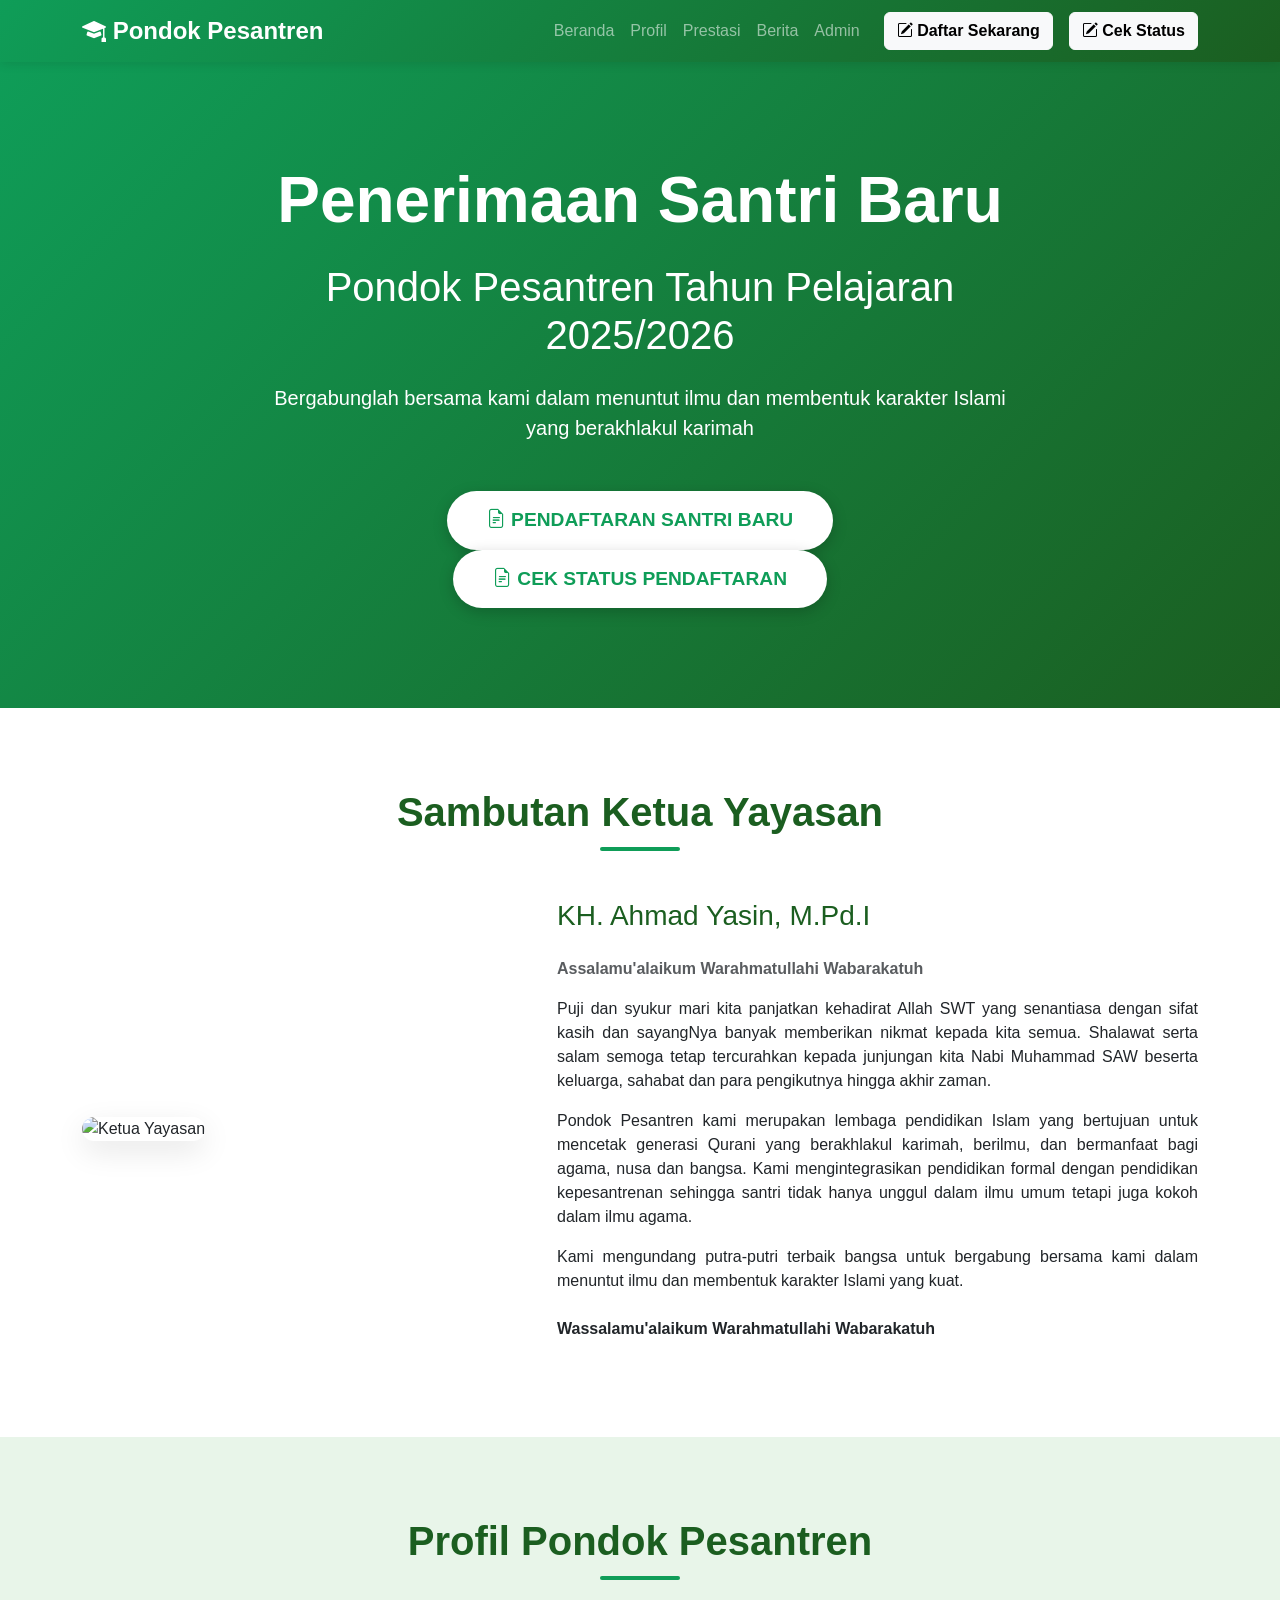
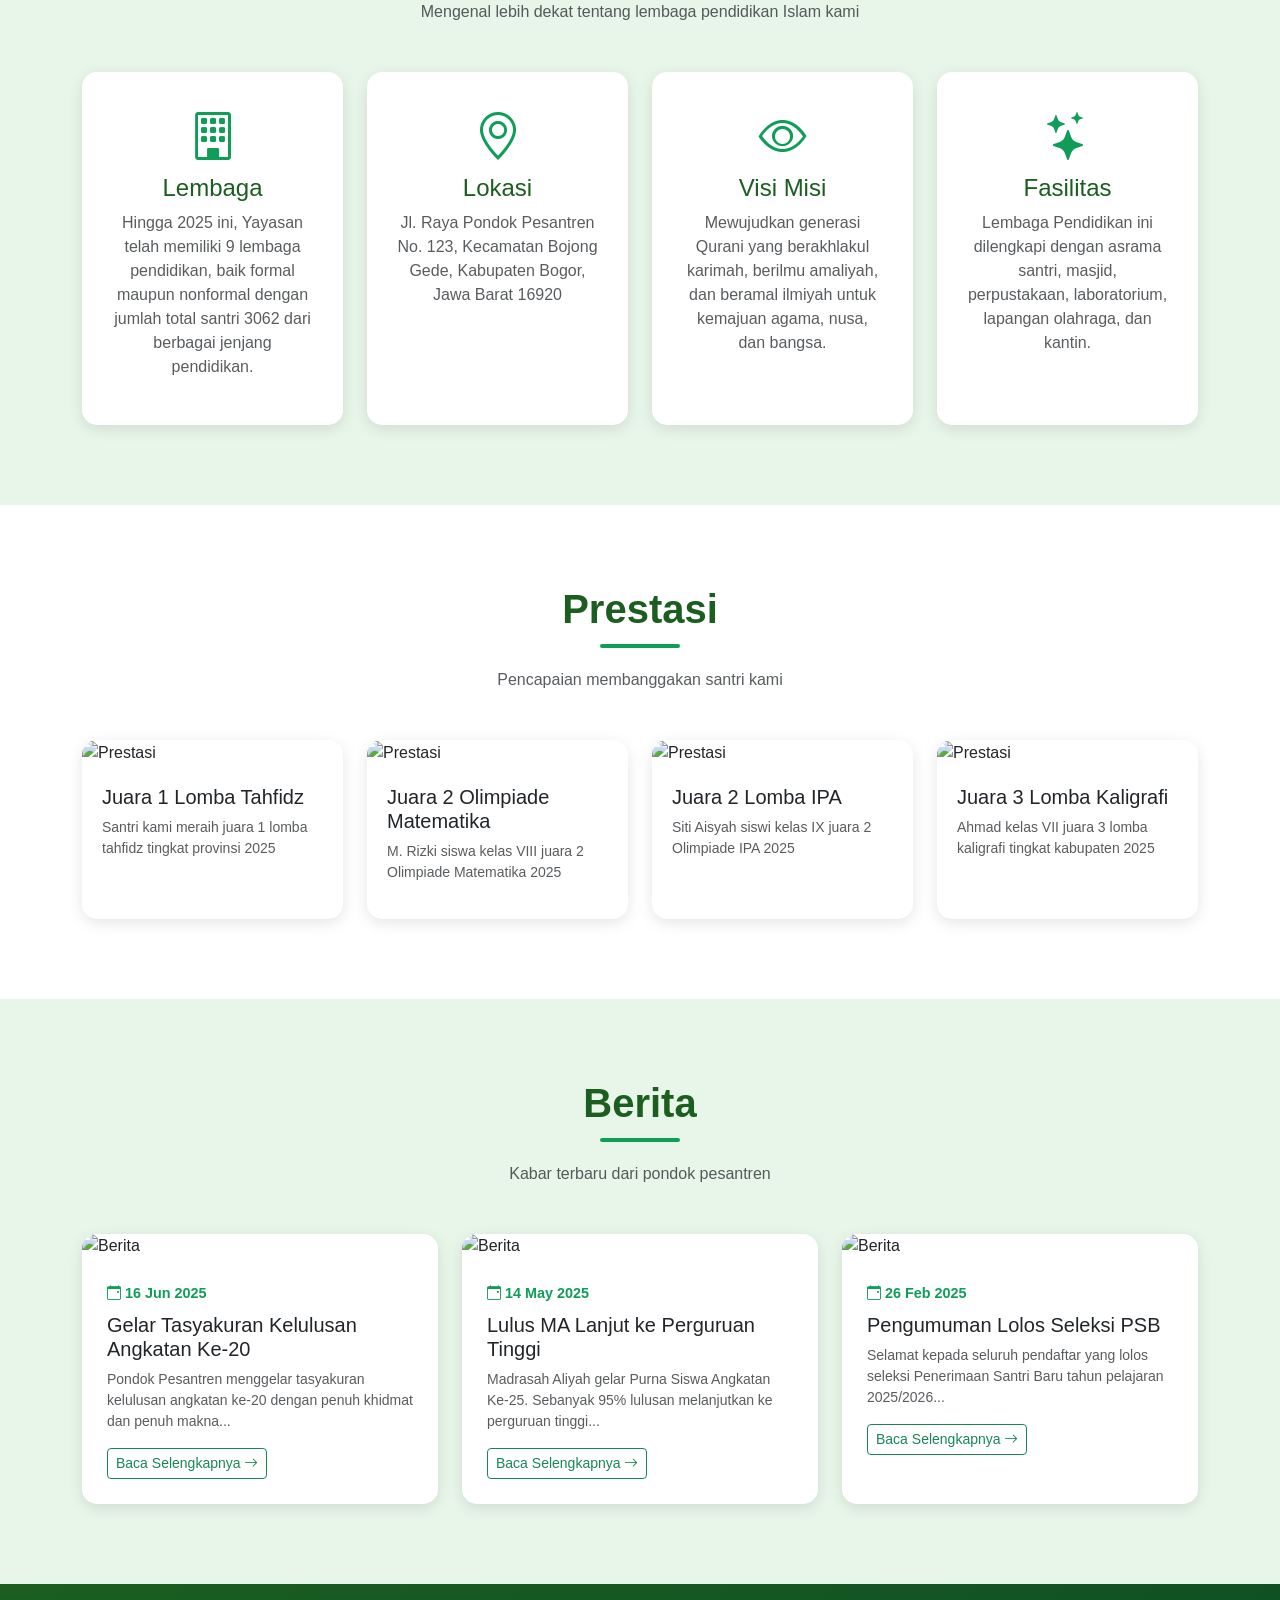
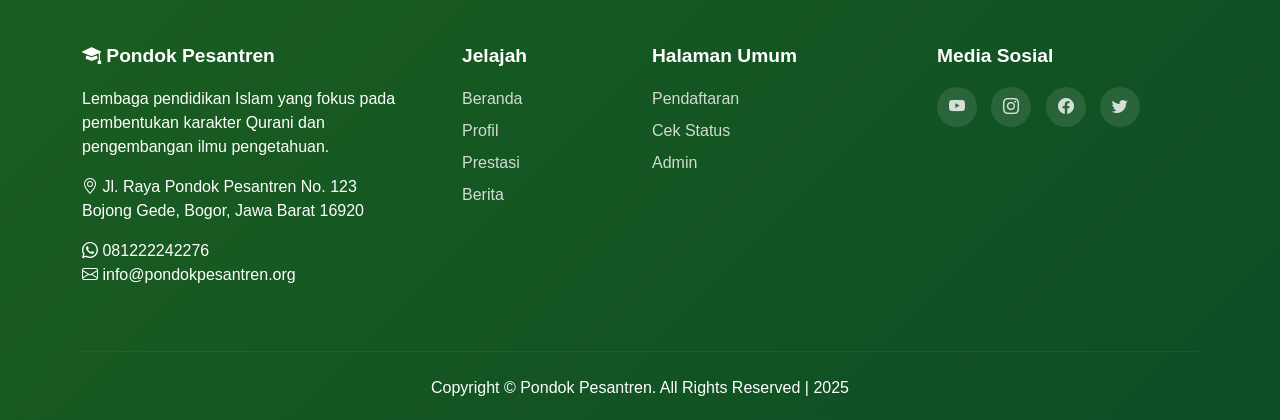
==== commit 171dff8e: "update: sync latest changes to index.html and documentation" ====
--- a/index.html
+++ b/index.html
@@ -316,14 +316,14 @@
               <a class="nav-link" href="#berita">Berita</a>
             </li>
             <li class="nav-item">
-              <a class="nav-link" href="/cek-status">Cek Status</a>
-            </li>
-            <li class="nav-item">
               <a class="nav-link" href="/login">Admin</a>
             </li>
           </ul>
           <a class="btn btn-light ms-3 fw-bold" href="/daftar">
             <i class="bi bi-pencil-square"></i> Daftar Sekarang
+          </a>
+          <a class="btn btn-light ms-3 fw-bold" href="/cek-status">
+            <i class="bi bi-pencil-square"></i> Cek Status
           </a>
         </div>
       </div>
@@ -345,46 +345,13 @@
             <a href="/daftar" class="btn btn-psb">
               <i class="bi bi-file-earmark-text"></i> PENDAFTARAN SANTRI BARU
             </a>
+            <a href="/cekstatus" class="btn btn-psb">
+              <i class="bi bi-file-earmark-text"></i> CEK STATUS PENDAFTARAN
+            </a>
           </div>
         </div>
       </div>
     </section>
-
-    <!-- Stats Section -->
-    <section class="stats-section">
-      <div class="container">
-        <h2 class="text-center section-title" data-aos="fade-up">
-          Jumlah Pendaftar Tahun Pelajaran 2025-2026
-        </h2>
-        <div class="row g-4 mt-4">
-          <div class="col-md-3" data-aos="fade-up" data-aos-delay="100">
-            <div class="stat-card">
-              <div class="stat-number">187</div>
-              <div class="stat-label">MA</div>
-            </div>
-          </div>
-          <div class="col-md-3" data-aos="fade-up" data-aos-delay="200">
-            <div class="stat-card">
-              <div class="stat-number">430</div>
-              <div class="stat-label">MTs</div>
-            </div>
-          </div>
-          <div class="col-md-3" data-aos="fade-up" data-aos-delay="300">
-            <div class="stat-card">
-              <div class="stat-number">141</div>
-              <div class="stat-label">MI</div>
-            </div>
-          </div>
-          <div class="col-md-3" data-aos="fade-up" data-aos-delay="400">
-            <div class="stat-card">
-              <div class="stat-number">54</div>
-              <div class="stat-label">Wustho</div>
-            </div>
-          </div>
-        </div>
-      </div>
-    </section>
-
     <!-- Sambutan Section -->
     <section class="sambutan-section">
       <div class="container">
@@ -569,7 +536,9 @@
 
       // Load Profil Data
       function loadProfilData() {
-        const profilData = JSON.parse(localStorage.getItem("profilData") || "[]");
+        const profilData = JSON.parse(
+          localStorage.getItem("profilData") || "[]"
+        );
         const container = document.getElementById("profilContainer");
 
         if (profilData.length === 0) {
